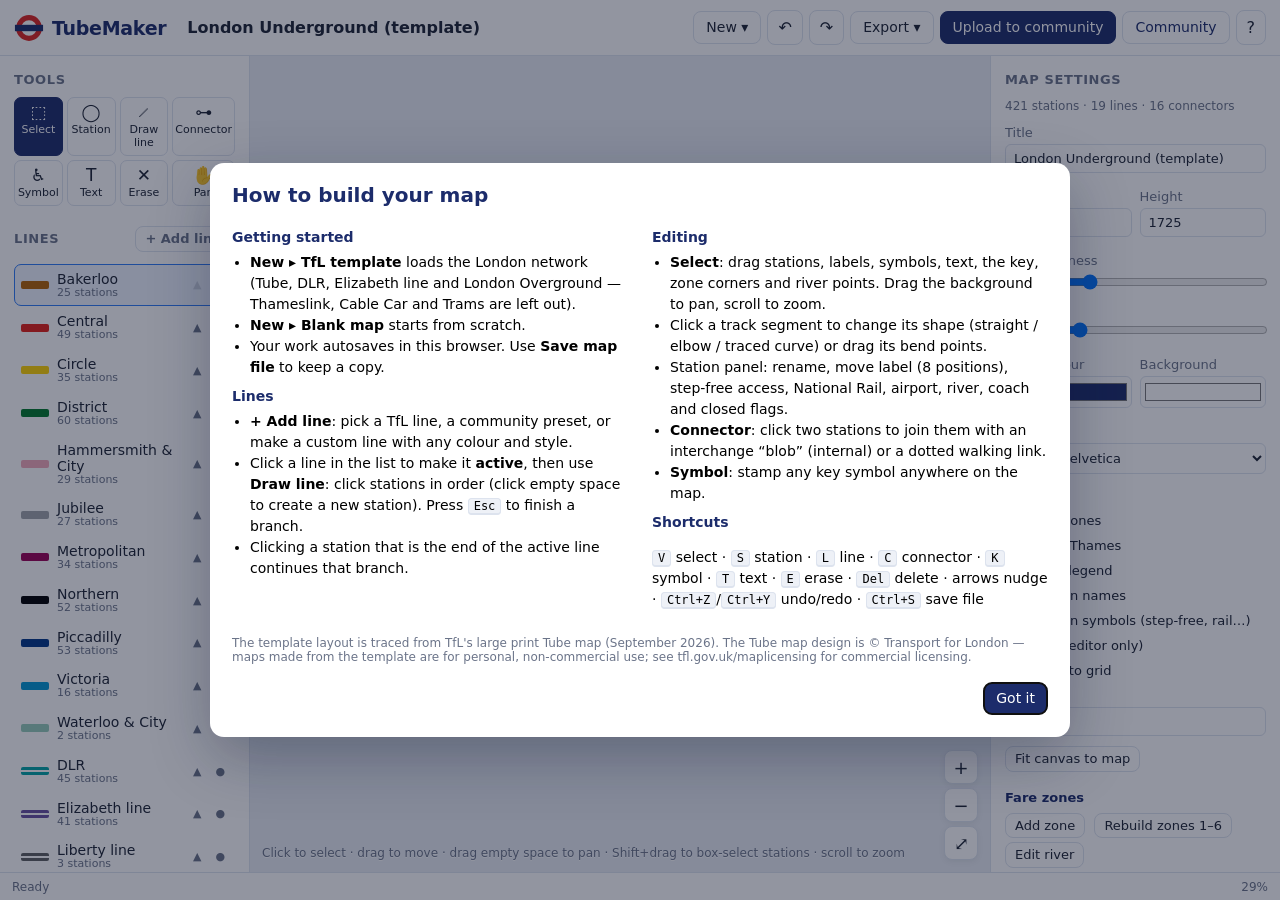
==== index.html @ c1c0fe8d "Add TubeMaker: London Tube map builder with PHP/MySQL community backend - Browser editor (SVG) with " ====
<!doctype html>
<html lang="en">
<head>
  <meta charset="utf-8">
  <meta name="viewport" content="width=device-width, initial-scale=1">
  <title>TubeMaker – London Tube Map Builder</title>
  <meta name="description" content="Build your own London Tube map in the browser: TfL lines or custom lines, key symbols, fare zones and interchanges. Export PNG/PDF and share with the community.">
  <link rel="stylesheet" href="assets/css/app.css">
  <link rel="icon" href="data:image/svg+xml,%3Csvg xmlns='http://www.w3.org/2000/svg' viewBox='0 0 32 32'%3E%3Ccircle cx='16' cy='16' r='12' fill='none' stroke='%23dc241f' stroke-width='6'/%3E%3Crect x='1' y='12.5' width='30' height='7' fill='%231c2c6b'/%3E%3C/svg%3E">
</head>
<body class="editor">
<header class="topbar">
  <a class="brand" href="index.html" title="TubeMaker">
    <svg viewBox="0 0 32 32" width="30" height="30" aria-hidden="true"><circle cx="16" cy="16" r="11" fill="none" stroke="#dc241f" stroke-width="5.5"/><rect x="1" y="12.6" width="30" height="6.8" fill="#1c2c6b"/></svg>
    <span>TubeMaker</span>
  </a>
  <input id="docTitle" class="doc-title" type="text" maxlength="120" aria-label="Map title">
  <nav class="actions">
    <div class="menu">
      <button class="btn">New ▾</button>
      <div class="menu-items">
        <button data-action="new-template">TfL template (London)</button>
        <button data-action="new-blank">Blank map</button>
        <hr>
        <button data-action="open-json">Open map file (.json)…</button>
        <button data-action="save-json">Save map file (.json)</button>
      </div>
    </div>
    <button class="btn icon" data-action="undo" title="Undo (Ctrl+Z)">↶</button>
    <button class="btn icon" data-action="redo" title="Redo (Ctrl+Y)">↷</button>
    <div class="menu">
      <button class="btn">Export ▾</button>
      <div class="menu-items">
        <button data-action="png" data-scale="1">PNG – standard</button>
        <button data-action="png" data-scale="2">PNG – high resolution (2×)</button>
        <button data-action="png" data-scale="4">PNG – print (4×)</button>
        <hr>
        <button data-action="pdf" data-paper="a4">PDF – A4</button>
        <button data-action="pdf" data-paper="a3">PDF – A3</button>
        <button data-action="pdf" data-paper="a2">PDF – A2</button>
        <button data-action="pdf" data-paper="a1">PDF – A1</button>
        <button data-action="pdf" data-paper="a0">PDF – A0 poster</button>
        <hr>
        <button data-action="svg">SVG (vector)</button>
      </div>
    </div>
    <button class="btn primary" data-action="publish">Upload to community</button>
    <a class="btn" href="community.html">Community</a>
    <button class="btn icon" data-action="help" title="Help">?</button>
  </nav>
</header>

<div class="workspace">
  <aside class="panel left">
    <section>
      <h3>Tools</h3>
      <div class="tools" id="tools">
        <button data-tool="select" class="active" title="Select / move (V)"><span>⬚</span>Select</button>
        <button data-tool="station" title="Add station (S)"><span>◯</span>Station</button>
        <button data-tool="line" title="Draw line between stations (L)"><span>⟋</span>Draw line</button>
        <button data-tool="connector" title="Interchange connector (C)"><span>⊶</span>Connector</button>
        <button data-tool="symbol" title="Place key symbol (K)"><span>♿</span>Symbol</button>
        <button data-tool="text" title="Add text (T)"><span>T</span>Text</button>
        <button data-tool="erase" title="Delete (E)"><span>✕</span>Erase</button>
        <button data-tool="pan" title="Pan (H or hold Space)"><span>✋</span>Pan</button>
      </div>
      <div id="toolOptions" class="tool-options"></div>
    </section>
    <section class="lines-section">
      <h3>Lines <button class="btn small" data-action="add-line">+ Add line</button></h3>
      <ul id="lineList" class="line-list"></ul>
    </section>
  </aside>

  <main class="canvas-wrap" id="canvasWrap">
    <svg id="canvas" xmlns="http://www.w3.org/2000/svg">
      <g id="viewport"></g>
    </svg>
    <div class="zoom-controls">
      <button data-action="zoom-in" title="Zoom in">+</button>
      <button data-action="zoom-out" title="Zoom out">−</button>
      <button data-action="zoom-fit" title="Fit map">⤢</button>
    </div>
    <div class="hint" id="hint"></div>
  </main>

  <aside class="panel right" id="props"></aside>
</div>

<footer class="statusbar">
  <span id="status">Ready</span>
  <span class="spacer"></span>
  <span id="coords"></span>
  <span id="zoomLevel"></span>
</footer>

<input type="file" id="fileInput" accept=".json,application/json" hidden>

<dialog id="dlgLine" class="dialog">
  <form method="dialog">
    <h2>Add a line</h2>
    <div class="tabs"><button type="button" class="tab active" data-tab="tfl">TfL lines</button><button type="button" class="tab" data-tab="custom">Custom line</button><button type="button" class="tab" data-tab="community">Community presets</button></div>
    <div class="tab-panel" data-panel="tfl"><div id="presetGrid" class="preset-grid"></div></div>
    <div class="tab-panel hidden" data-panel="custom">
      <label>Name <input id="newLineName" type="text" maxlength="60" value="New line"></label>
      <label>Colour <input id="newLineColor" type="color" value="#e8590c"></label>
      <label>Style
        <select id="newLineStyle">
          <option value="solid">Solid (Tube)</option>
          <option value="double">Double / cased (Overground, DLR, Elizabeth)</option>
          <option value="dashed">Dashed</option>
          <option value="dotted">Dotted</option>
          <option value="striped">Striped (weekend only)</option>
        </select>
      </label>
      <label>Group in key (optional) <input id="newLineGroup" type="text" maxlength="60" placeholder="e.g. London Overground"></label>
      <label class="check"><input id="newLineShare" type="checkbox" checked> Share this line style as a community preset</label>
      <div class="swatch-preview" id="newLinePreview"></div>
      <menu><button value="cancel" class="btn">Cancel</button><button type="button" class="btn primary" id="createCustomLine">Create line</button></menu>
    </div>
    <div class="tab-panel hidden" data-panel="community"><div id="communityPresets" class="preset-grid"><p class="muted">Loading…</p></div></div>
    <menu class="close-row"><button value="cancel" class="btn">Close</button></menu>
  </form>
</dialog>

<dialog id="dlgPublish" class="dialog">
  <form method="dialog" id="publishForm">
    <h2>Upload to the community</h2>
    <p class="muted">Your map will appear on the public community page where others can view, like, comment and remix it.</p>
    <img id="publishPreview" class="publish-preview" alt="Map preview">
    <label>Title <input id="pubTitle" type="text" maxlength="120" required></label>
    <label>Your name <input id="pubAuthor" type="text" maxlength="60" placeholder="Anonymous"></label>
    <label>Description <textarea id="pubDesc" rows="3" maxlength="2000" placeholder="What's special about your map?"></textarea></label>
    <label class="check" id="pubUpdateRow" hidden><input id="pubUpdate" type="checkbox" checked> Update my existing upload instead of creating a new one</label>
    <p id="pubError" class="error"></p>
    <menu><button value="cancel" class="btn">Cancel</button><button type="button" class="btn primary" id="pubSubmit">Upload</button></menu>
  </form>
</dialog>

<dialog id="dlgHelp" class="dialog wide">
  <form method="dialog">
    <h2>How to build your map</h2>
    <div class="help-grid">
      <div>
        <h4>Getting started</h4>
        <ul>
          <li><b>New ▸ TfL template</b> loads the London network (Tube, DLR, Elizabeth line and London Overground — Thameslink, Cable Car and Trams are left out).</li>
          <li><b>New ▸ Blank map</b> starts from scratch.</li>
          <li>Your work autosaves in this browser. Use <b>Save map file</b> to keep a copy.</li>
        </ul>
        <h4>Lines</h4>
        <ul>
          <li><b>+ Add line</b>: pick a TfL line, a community preset, or make a custom line with any colour and style.</li>
          <li>Click a line in the list to make it <b>active</b>, then use <b>Draw line</b>: click stations in order (click empty space to create a new station). Press <kbd>Esc</kbd> to finish a branch.</li>
          <li>Clicking a station that is the end of the active line continues that branch.</li>
        </ul>
      </div>
      <div>
        <h4>Editing</h4>
        <ul>
          <li><b>Select</b>: drag stations, labels, symbols, text, the key, zone corners and river points. Drag the background to pan, scroll to zoom.</li>
          <li>Click a track segment to change its shape (straight / elbow / traced curve) or drag its bend points.</li>
          <li>Station panel: rename, move label (8 positions), step-free access, National Rail, airport, river, coach and closed flags.</li>
          <li><b>Connector</b>: click two stations to join them with an interchange “blob” (internal) or a dotted walking link.</li>
          <li><b>Symbol</b>: stamp any key symbol anywhere on the map.</li>
        </ul>
        <h4>Shortcuts</h4>
        <p><kbd>V</kbd> select · <kbd>S</kbd> station · <kbd>L</kbd> line · <kbd>C</kbd> connector · <kbd>K</kbd> symbol · <kbd>T</kbd> text · <kbd>E</kbd> erase · <kbd>Del</kbd> delete · arrows nudge · <kbd>Ctrl+Z</kbd>/<kbd>Ctrl+Y</kbd> undo/redo · <kbd>Ctrl+S</kbd> save file</p>
      </div>
    </div>
    <p class="muted small">The template layout is traced from TfL's large print Tube map (September 2026). The Tube map design is © Transport for London — maps made from the template are for personal, non-commercial use; see tfl.gov.uk/maplicensing for commercial licensing.</p>
    <menu><button value="cancel" class="btn primary">Got it</button></menu>
  </form>
</dialog>

<div id="toast" class="toast" hidden></div>

<script src="assets/js/template-data.js"></script>
<script src="assets/js/symbols.js"></script>
<script src="assets/js/doc.js"></script>
<script src="assets/js/render.js"></script>
<script src="assets/js/export.js"></script>
<script src="assets/js/api.js"></script>
<script src="assets/js/editor.js"></script>
</body>
</html>
---- assets/css/app.css ----
:root {
  --navy: #1c2c6b;
  --red: #dc241f;
  --blue: #2f7cf6;
  --bg: #f4f6fa;
  --panel: #ffffff;
  --border: #dde3ee;
  --text: #1d2433;
  --muted: #6b7489;
  --radius: 8px;
  font-family: system-ui, -apple-system, "Segoe UI", Roboto, Arial, sans-serif;
  color: var(--text);
}
* { box-sizing: border-box; }
html, body { margin: 0; height: 100%; background: var(--bg); }
button, input, select, textarea { font: inherit; color: inherit; }
a { color: var(--navy); }
.muted { color: var(--muted); }
.small { font-size: 12px; }
.hidden { display: none !important; }
kbd { background: #eef1f7; border: 1px solid var(--border); border-bottom-width: 2px; border-radius: 4px; padding: 0 5px; font-size: 12px; }

/* ---------- buttons ---------- */
.btn {
  display: inline-flex; align-items: center; gap: 6px; padding: 7px 12px; border-radius: var(--radius);
  border: 1px solid var(--border); background: #fff; cursor: pointer; text-decoration: none; white-space: nowrap;
  font-size: 14px; line-height: 1.2; margin: 2px 0;
}
.btn:hover { border-color: #b9c4d8; background: #f8faff; }
.btn.primary { background: var(--navy); color: #fff; border-color: var(--navy); }
.btn.primary:hover { background: #26398a; }
.btn.danger { color: #b3261e; border-color: #f0c6c3; }
.btn.danger:hover { background: #fff3f2; }
.btn.small { padding: 4px 9px; font-size: 13px; }
.btn.icon { padding: 7px 10px; font-size: 16px; }
.btn:disabled { opacity: .55; cursor: default; }

/* ---------- top bar ---------- */
.topbar {
  height: 56px; display: flex; align-items: center; gap: 12px; padding: 0 14px;
  background: #fff; border-bottom: 1px solid var(--border); position: relative; z-index: 20;
}
.brand { display: flex; align-items: center; gap: 8px; font-weight: 800; font-size: 19px; color: var(--navy); text-decoration: none; letter-spacing: -0.3px; }
.doc-title { flex: 1; min-width: 80px; max-width: 420px; border: 1px solid transparent; border-radius: 6px; padding: 6px 8px; font-weight: 600; background: transparent; }
.doc-title:hover, .doc-title:focus { border-color: var(--border); background: #fff; outline: none; }
.actions { display: flex; gap: 6px; align-items: center; margin-left: auto; flex-wrap: nowrap; }
.menu { position: relative; }
.menu-items {
  display: none; position: absolute; right: 0; top: calc(100% + 4px); background: #fff; border: 1px solid var(--border);
  border-radius: var(--radius); box-shadow: 0 8px 28px rgba(20, 30, 60, .16); padding: 6px; min-width: 240px; z-index: 50;
}
.menu.open .menu-items { display: block; }
.menu-items button { display: block; width: 100%; text-align: left; padding: 8px 10px; border: 0; background: none; border-radius: 6px; cursor: pointer; }
.menu-items button:hover { background: #f0f4fc; }
.menu-items hr { border: 0; border-top: 1px solid var(--border); margin: 4px 0; }

/* ---------- workspace ---------- */
.workspace { display: flex; height: calc(100% - 56px - 28px); }
.panel { background: var(--panel); overflow-y: auto; padding: 12px 14px; }
.panel.left { width: 250px; border-right: 1px solid var(--border); flex-shrink: 0; }
.panel.right { width: 290px; border-left: 1px solid var(--border); flex-shrink: 0; }
.panel h3 { margin: 4px 0 10px; font-size: 13px; text-transform: uppercase; letter-spacing: .6px; color: var(--muted); display: flex; align-items: center; justify-content: space-between; }
.panel h4 { margin: 16px 0 6px; font-size: 13px; color: var(--navy); }
.panel hr { border: 0; border-top: 1px solid var(--border); margin: 14px 0; }
.panel section + section { margin-top: 18px; }

.tools { display: grid; grid-template-columns: repeat(4, 1fr); gap: 4px; }
.tools button {
  display: flex; flex-direction: column; align-items: center; gap: 2px; padding: 6px 2px; font-size: 11px;
  border: 1px solid var(--border); background: #fff; border-radius: 7px; cursor: pointer;
}
.tools button span { font-size: 17px; line-height: 1; }
.tools button.active { background: var(--navy); color: #fff; border-color: var(--navy); }
.tool-options { margin-top: 10px; }
.tool-options label { display: block; font-size: 13px; }
.tool-options select { width: 100%; margin-top: 4px; }
.symbol-grid { display: grid; grid-template-columns: repeat(4, 1fr); gap: 4px; }
.symbol-grid button { border: 1px solid var(--border); background: #fff; border-radius: 6px; padding: 2px; cursor: pointer; }
.symbol-grid button.active { border-color: var(--blue); box-shadow: 0 0 0 2px rgba(47,124,246,.25); }

.line-list { list-style: none; margin: 0; padding: 0; }
.line-list li { display: flex; align-items: center; gap: 8px; padding: 6px 6px; border-radius: 7px; cursor: pointer; border: 1px solid transparent; }
.line-list li:hover { background: #f4f7fd; }
.line-list li.active { border-color: var(--blue); background: #eef4ff; }
.line-list li.is-hidden { opacity: .5; }
.line-list li.empty { cursor: default; font-size: 13px; }
.line-list .name { flex: 1; font-size: 14px; line-height: 1.15; }
.line-list .name small { display: block; color: var(--muted); font-size: 11px; }
.line-list .mini { border: 0; background: none; cursor: pointer; font-size: 11px; padding: 2px 3px; color: var(--muted); }
.line-list .mini:disabled { opacity: .25; }
.swatch { width: 28px; height: 8px; border-radius: 2px; background: var(--c); flex-shrink: 0; position: relative; display: inline-block; }
.swatch.double::after { content: ''; position: absolute; left: 0; right: 0; top: 3px; height: 2px; background: #fff; }
.swatch.dashed { background: repeating-linear-gradient(90deg, var(--c) 0 7px, transparent 7px 10px); }
.swatch.dotted { background: radial-gradient(circle, var(--c) 3px, transparent 3.5px) 0 50% / 9px 8px repeat-x; }
.swatch.striped::after { content: ''; position: absolute; left: 0; right: 0; top: 2px; height: 4px; background: repeating-linear-gradient(90deg, #fff 0 4px, transparent 4px 8px); }

/* ---------- canvas ---------- */
.canvas-wrap { flex: 1; position: relative; overflow: hidden; background: #e9edf4; }
#canvas { width: 100%; height: 100%; display: block; touch-action: none; user-select: none; -webkit-user-select: none; }
.canvas-wrap[data-tool="select"] #canvas { cursor: default; }
.canvas-wrap[data-tool="station"] #canvas, .canvas-wrap[data-tool="symbol"] #canvas, .canvas-wrap[data-tool="text"] #canvas { cursor: crosshair; }
.canvas-wrap[data-tool="line"] #canvas, .canvas-wrap[data-tool="connector"] #canvas { cursor: cell; }
.canvas-wrap[data-tool="erase"] #canvas { cursor: not-allowed; }
.canvas-wrap[data-tool="pan"] #canvas, .canvas-wrap.pan-ready #canvas { cursor: grab; }
.canvas-wrap.panning #canvas { cursor: grabbing; }
.canvas-wrap[data-tool="select"] [data-kind="station"],
.canvas-wrap[data-tool="select"] [data-kind="label"],
.canvas-wrap[data-tool="select"] [data-kind="symbol"],
.canvas-wrap[data-tool="select"] [data-kind="text"],
.canvas-wrap[data-tool="select"] [data-kind="key"] { cursor: move; }
.canvas-wrap [data-kind="edge"], .canvas-wrap [data-kind="connector"] { cursor: pointer; }
.canvas-wrap [data-kind="edge"]:hover { stroke: rgba(47,124,246,.25); }
.canvas-wrap[data-tool="erase"] [data-kind]:not([data-kind="bg"]):hover { opacity: .6; }
#canvas .handle { fill: #fff; stroke: var(--blue); stroke-width: 2.5; cursor: grab; }
#canvas .station-hit:hover { fill: rgba(47,124,246,.15); }
.zoom-controls { position: absolute; right: 12px; bottom: 12px; display: flex; flex-direction: column; gap: 4px; }
.zoom-controls button { width: 34px; height: 34px; border-radius: 8px; border: 1px solid var(--border); background: #fff; font-size: 18px; cursor: pointer; box-shadow: 0 2px 6px rgba(0,0,0,.06); }
.hint { position: absolute; left: 12px; bottom: 12px; right: 60px; font-size: 12px; color: var(--muted); pointer-events: none; text-shadow: 0 1px 0 #fff; }

.statusbar { height: 28px; display: flex; align-items: center; gap: 16px; padding: 0 12px; font-size: 12px; color: var(--muted); background: #fff; border-top: 1px solid var(--border); }
.statusbar .spacer { flex: 1; }

/* ---------- properties ---------- */
.field { display: block; margin: 8px 0; font-size: 13px; }
.field > span { display: block; margin-bottom: 4px; color: var(--muted); }
.field input[type=text], .field input[type=number], .field select, .field textarea {
  width: 100%; padding: 6px 8px; border: 1px solid var(--border); border-radius: 6px; background: #fff;
}
.field input[type=color] { width: 100%; height: 32px; border: 1px solid var(--border); border-radius: 6px; padding: 2px; background: #fff; }
.field input[type=range] { width: 100%; }
.field textarea { resize: vertical; }
.row2 { display: grid; grid-template-columns: 1fr 1fr; gap: 8px; }
.check { display: flex; align-items: center; gap: 7px; font-size: 13px; margin: 6px 0; cursor: pointer; }
.pos-grid { display: grid; grid-template-columns: repeat(3, 40px); gap: 3px; }
.pos-grid button { height: 28px; border: 1px solid var(--border); background: #fff; border-radius: 5px; cursor: pointer; font-size: 11px; }
.pos-grid button.active { background: var(--navy); color: #fff; }
.pos-grid .dot { display: flex; align-items: center; justify-content: center; color: var(--navy); }
.chips { display: flex; flex-wrap: wrap; gap: 4px; margin: 4px 0 8px; }
.chip { display: inline-flex; align-items: center; gap: 4px; font-size: 12px; padding: 2px 8px 2px 6px; border-radius: 12px; border: 1px solid var(--border); background: #fff; }
.chip::before { content: ''; width: 12px; height: 6px; border-radius: 2px; background: var(--c); }
.chip button { border: 0; background: none; cursor: pointer; color: var(--muted); padding: 0 0 0 2px; }
.seg-buttons { display: flex; gap: 4px; flex-wrap: wrap; margin-bottom: 8px; }
.seg-buttons button { padding: 5px 8px; border: 1px solid var(--border); background: #fff; border-radius: 6px; cursor: pointer; font-size: 12px; }
.seg-buttons button.active { background: var(--navy); color: #fff; border-color: var(--navy); }
.panel .btn { margin-right: 4px; }

/* ---------- dialogs ---------- */
.dialog { border: 0; border-radius: 14px; padding: 0; width: min(560px, calc(100vw - 32px)); box-shadow: 0 20px 60px rgba(10, 20, 50, .3); }
.dialog.wide { width: min(860px, calc(100vw - 32px)); }
.dialog::backdrop { background: rgba(15, 22, 45, .45); }
.dialog form { padding: 20px 22px; }
.dialog h2 { margin: 0 0 12px; color: var(--navy); font-size: 20px; }
.dialog label { display: block; margin: 10px 0; font-size: 14px; }
.dialog label input[type=text], .dialog label textarea, .dialog label select { display: block; width: 100%; margin-top: 4px; padding: 8px 10px; border: 1px solid var(--border); border-radius: 8px; }
.dialog label input[type=color] { display: block; margin-top: 4px; width: 80px; height: 36px; }
.dialog label.check { display: flex; }
.dialog menu { display: flex; justify-content: flex-end; gap: 8px; padding: 0; margin: 16px 0 0; }
.dialog .close-row { margin-top: 8px; }
.tabs { display: flex; gap: 4px; border-bottom: 1px solid var(--border); margin-bottom: 12px; }
.tab { border: 0; background: none; padding: 8px 12px; cursor: pointer; border-bottom: 2px solid transparent; color: var(--muted); }
.tab.active { color: var(--navy); border-bottom-color: var(--navy); font-weight: 600; }
.preset-grid { display: grid; grid-template-columns: repeat(2, 1fr); gap: 6px; max-height: 360px; overflow-y: auto; }
.preset { display: flex; align-items: center; gap: 10px; text-align: left; padding: 8px 10px; border: 1px solid var(--border); border-radius: 8px; background: #fff; cursor: pointer; font-size: 14px; }
.preset small { margin-left: auto; color: var(--muted); font-size: 11px; }
.preset:hover:not(:disabled) { border-color: var(--blue); }
.preset:disabled { opacity: .45; cursor: default; }
.swatch-preview { display: flex; align-items: center; gap: 10px; margin: 8px 0; }
.publish-preview { width: 100%; max-height: 260px; object-fit: contain; background: #f2f4f8; border-radius: 8px; border: 1px solid var(--border); min-height: 120px; }
.error { color: #b3261e; font-size: 14px; min-height: 1em; }
.help-grid { display: grid; grid-template-columns: 1fr 1fr; gap: 24px; font-size: 14px; line-height: 1.5; }
.help-grid h4 { margin: 8px 0 4px; color: var(--navy); }
.help-grid ul { padding-left: 18px; margin: 0; }

.toast { position: fixed; left: 50%; bottom: 44px; transform: translateX(-50%); background: var(--navy); color: #fff; padding: 10px 16px; border-radius: 10px; box-shadow: 0 8px 24px rgba(0,0,0,.2); z-index: 100; font-size: 14px; max-width: calc(100vw - 32px); }

/* ---------- responsive editor ---------- */
@media (max-width: 1000px) {
  .panel.right { width: 240px; }
  .panel.left { width: 210px; }
  .actions .btn:not(.primary):not(.icon) { padding: 7px 8px; }
}
@media (max-width: 760px) {
  body.editor { overflow: hidden; }
  .topbar { height: auto; flex-wrap: wrap; padding: 8px; gap: 6px; }
  .doc-title { order: 3; max-width: none; flex-basis: 100%; }
  .actions { flex-wrap: wrap; margin-left: 0; }
  .workspace { flex-direction: column; height: calc(100% - 132px); }
  .panel.left, .panel.right { width: 100%; max-height: 30vh; border: 0; border-bottom: 1px solid var(--border); }
  .panel.right { order: 3; }
  .canvas-wrap { min-height: 40vh; }
  .help-grid { grid-template-columns: 1fr; }
}

/* ================= community page ================= */
body.community { overflow-y: auto; height: auto; min-height: 100%; }
.community-head { background: var(--navy); color: #fff; padding: 36px 16px 30px; }
.community-head .inner, .community-main { max-width: 1240px; margin: 0 auto; }
.community-head h1 { margin: 0 0 6px; font-size: clamp(24px, 4vw, 36px); }
.community-head p { margin: 0; opacity: .85; }
.community-main { padding: 20px 16px 60px; }
.filters { display: flex; gap: 8px; flex-wrap: wrap; align-items: center; margin-bottom: 18px; }
.filters input[type=search] { flex: 1; min-width: 180px; padding: 9px 12px; border: 1px solid var(--border); border-radius: 8px; }
.filters select { padding: 9px 10px; border: 1px solid var(--border); border-radius: 8px; background: #fff; }
.gallery { display: grid; grid-template-columns: repeat(auto-fill, minmax(260px, 1fr)); gap: 16px; }
.card { background: #fff; border: 1px solid var(--border); border-radius: 12px; overflow: hidden; cursor: pointer; display: flex; flex-direction: column; transition: box-shadow .15s, transform .15s; }
.card:hover { box-shadow: 0 10px 30px rgba(20,30,60,.12); transform: translateY(-2px); }
.card img { width: 100%; aspect-ratio: 1.42; object-fit: cover; background: #f2f4f8; display: block; border-bottom: 1px solid var(--border); }
.card .body { padding: 10px 12px 12px; }
.card h3 { margin: 0 0 4px; font-size: 16px; color: var(--navy); overflow: hidden; text-overflow: ellipsis; white-space: nowrap; }
.card .meta { font-size: 12px; color: var(--muted); display: flex; gap: 10px; flex-wrap: wrap; }
.pager { display: flex; justify-content: center; gap: 8px; margin-top: 24px; align-items: center; }
.empty-state { text-align: center; padding: 60px 16px; color: var(--muted); background: #fff; border: 1px dashed var(--border); border-radius: 12px; }
.viewer { width: min(1200px, calc(100vw - 24px)); max-height: calc(100vh - 24px); }
.viewer form { padding: 0; }
.viewer .viewer-img { width: 100%; background: #f2f4f8; display: block; max-height: 62vh; object-fit: contain; cursor: zoom-in; }
.viewer .viewer-img.zoomed { max-height: none; cursor: zoom-out; }
.viewer .viewer-body { padding: 16px 20px 20px; display: grid; grid-template-columns: 1fr 320px; gap: 20px; }
.viewer h2 { margin: 0 0 4px; }
.viewer .desc { white-space: pre-wrap; margin: 10px 0; }
.viewer .actions-row { display: flex; gap: 6px; flex-wrap: wrap; margin-top: 10px; }
.liked { background: #fff1f0 !important; border-color: #f5b4ae !important; color: #b3261e; }
.comments { max-height: 300px; overflow-y: auto; font-size: 14px; }
.comment { padding: 8px 0; border-bottom: 1px solid var(--border); }
.comment b { color: var(--navy); }
.comment time { color: var(--muted); font-size: 11px; margin-left: 6px; }
.comment p { margin: 3px 0 0; white-space: pre-wrap; word-wrap: break-word; }
.comment-form input, .comment-form textarea { width: 100%; padding: 7px 9px; border: 1px solid var(--border); border-radius: 7px; margin: 4px 0; }
.viewer-scroll { max-height: calc(100vh - 24px); overflow-y: auto; }
.close-x { position: absolute; top: 8px; right: 8px; border: 0; background: rgba(255,255,255,.9); border-radius: 50%; width: 34px; height: 34px; font-size: 20px; cursor: pointer; }
@media (max-width: 800px) {
  .viewer .viewer-body { grid-template-columns: 1fr; }
}
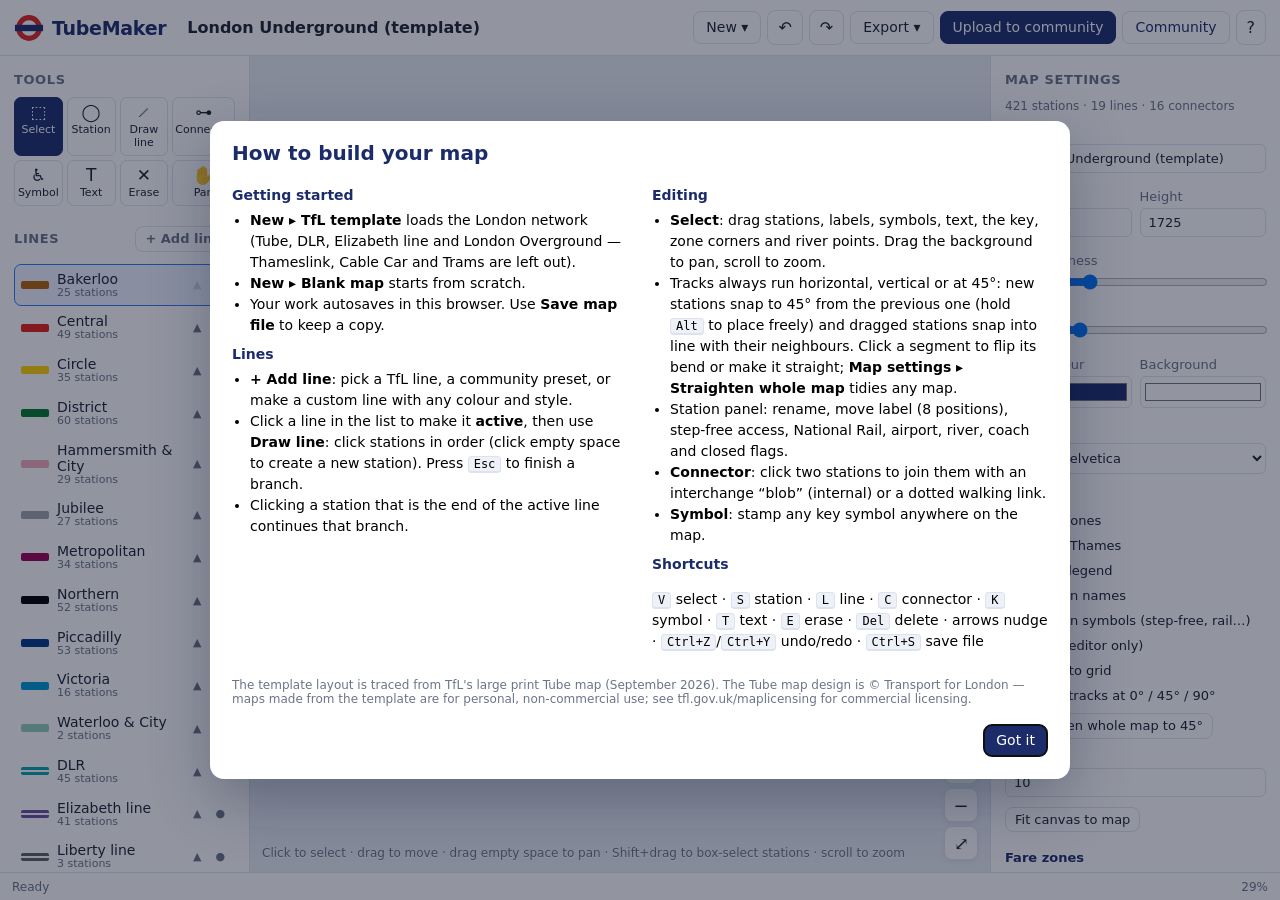
==== commit 396e336b: "Straighten tube map to 0/45/90-degree tracks - octilinearize(): relax station positions so tracks ru" ====
--- a/index.html
+++ b/index.html
@@ -159,7 +159,7 @@
         <h4>Editing</h4>
         <ul>
           <li><b>Select</b>: drag stations, labels, symbols, text, the key, zone corners and river points. Drag the background to pan, scroll to zoom.</li>
-          <li>Click a track segment to change its shape (straight / elbow / traced curve) or drag its bend points.</li>
+          <li>Tracks always run horizontal, vertical or at 45°: new stations snap to 45° from the previous one (hold <kbd>Alt</kbd> to place freely) and dragged stations snap into line with their neighbours. Click a segment to flip its bend or make it straight; <b>Map settings ▸ Straighten whole map</b> tidies any map.</li>
           <li>Station panel: rename, move label (8 positions), step-free access, National Rail, airport, river, coach and closed flags.</li>
           <li><b>Connector</b>: click two stations to join them with an interchange “blob” (internal) or a dotted walking link.</li>
           <li><b>Symbol</b>: stamp any key symbol anywhere on the map.</li>
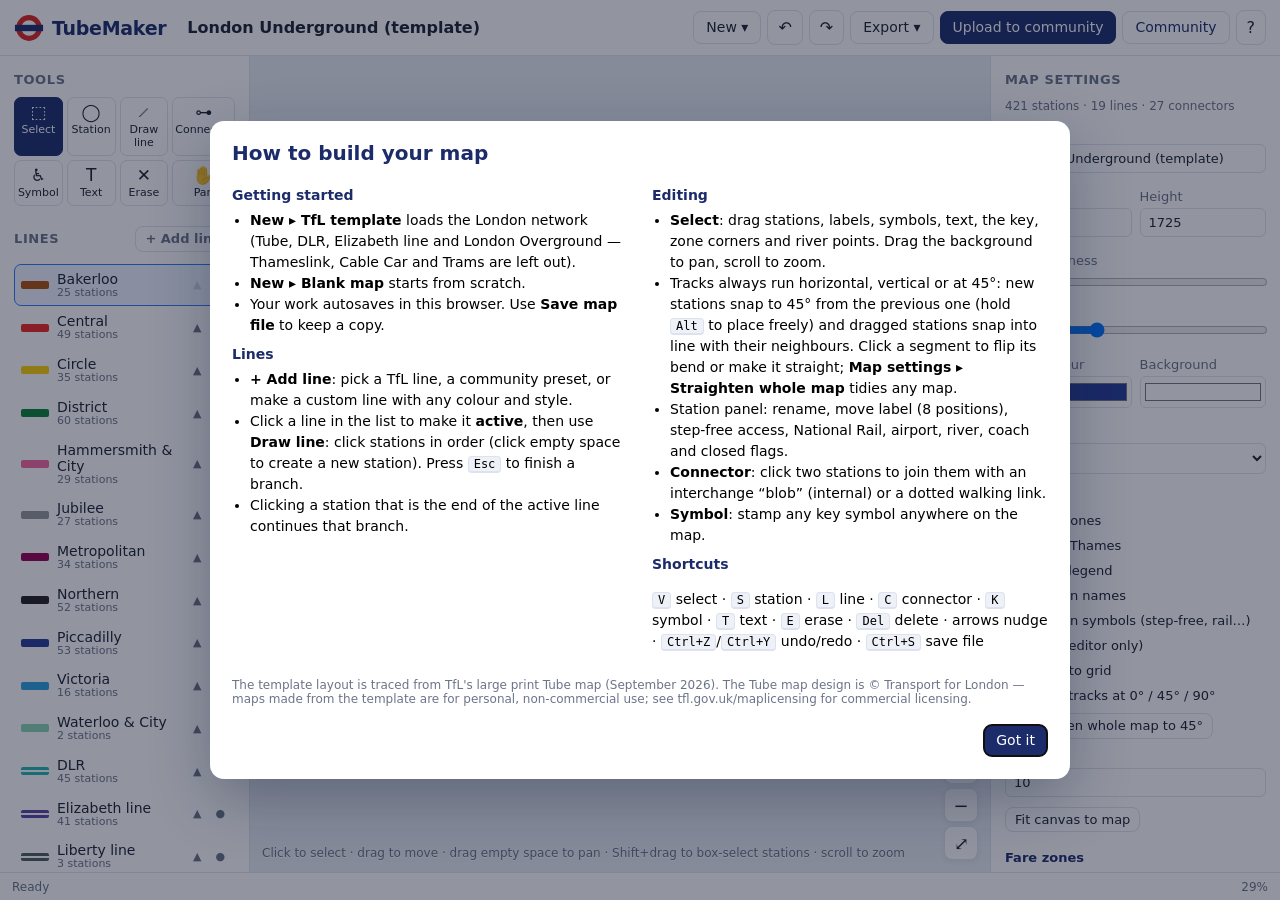
==== commit bd7022d6: "Rebuild template from TfL's vector artwork; official symbols, fonts and TfL API data - tools/build_t" ====
--- a/index.html
+++ b/index.html
@@ -176,6 +176,7 @@
 <div id="toast" class="toast" hidden></div>
 
 <script src="assets/js/template-data.js"></script>
+<script src="assets/js/tfl-symbols.js"></script>
 <script src="assets/js/symbols.js"></script>
 <script src="assets/js/doc.js"></script>
 <script src="assets/js/render.js"></script>
--- a/assets/css/app.css
+++ b/assets/css/app.css
@@ -1,3 +1,16 @@
+/* Railway Sans by Greg Fleming – open-source revival of Edward Johnston's 1916
+   Underground typeface, SIL Open Font License 1.1 (see assets/fonts/Railway-OFL.txt). */
+/* "London Tube" font (freeware, fontspace.com/london-tube-font-f2717) – close to TfL's New Johnston. */
+@font-face {
+  font-family: 'London Tube';
+  src: url('../fonts/london-tube.ttf') format('truetype');
+  font-display: block;
+}
+@font-face {
+  font-family: 'Railway';
+  src: url('../fonts/railway.woff') format('woff');
+  font-display: block;
+}
 :root {
   --navy: #1c2c6b;
   --red: #dc241f;
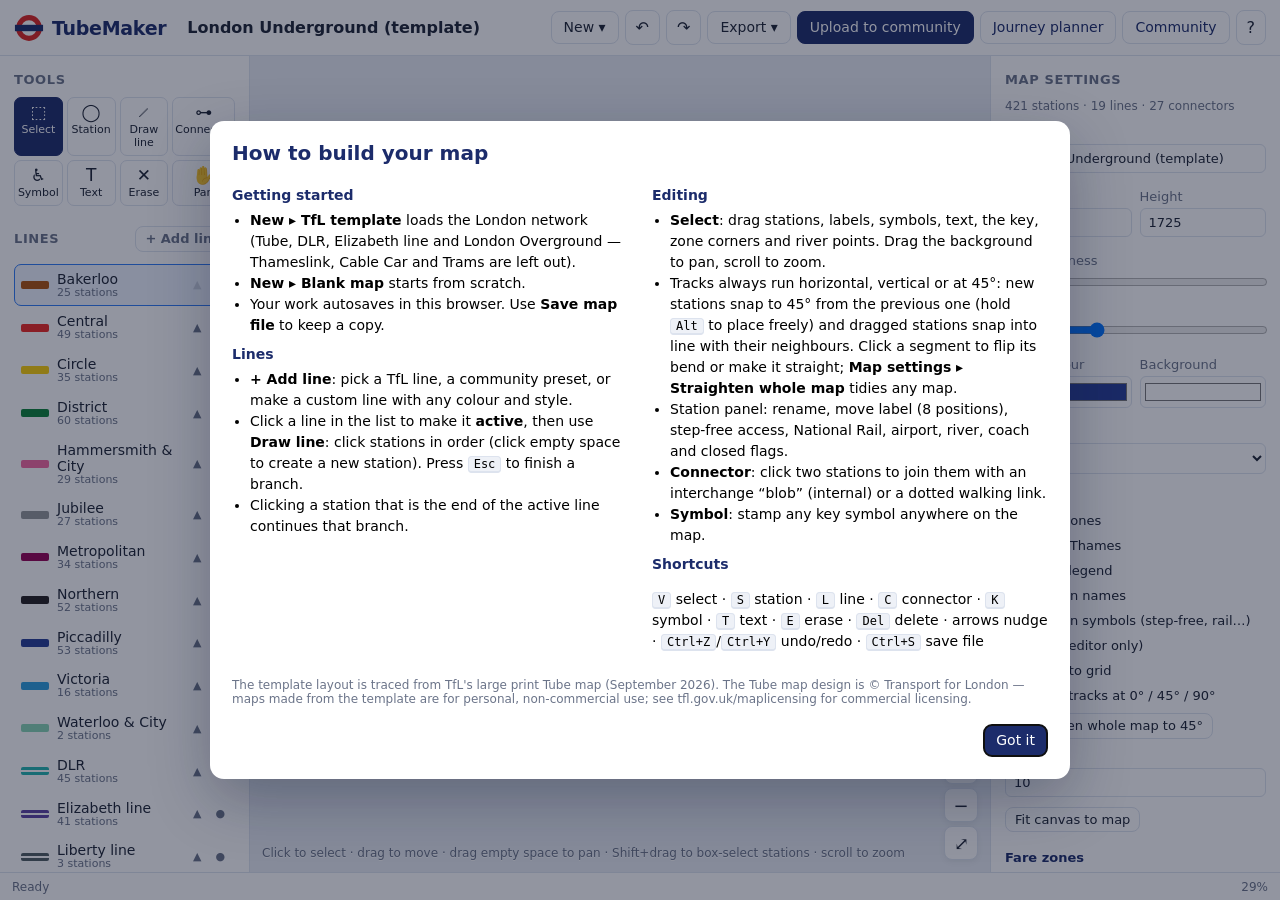
==== commit 54257762: "Add journey planner on the full TfL map (Thameslink, Trams, Cable Car) - planner.html / assets/js/pl" ====
--- a/index.html
+++ b/index.html
@@ -45,6 +45,7 @@
       </div>
     </div>
     <button class="btn primary" data-action="publish">Upload to community</button>
+    <a class="btn" href="planner.html">Journey planner</a>
     <a class="btn" href="community.html">Community</a>
     <button class="btn icon" data-action="help" title="Help">?</button>
   </nav>
